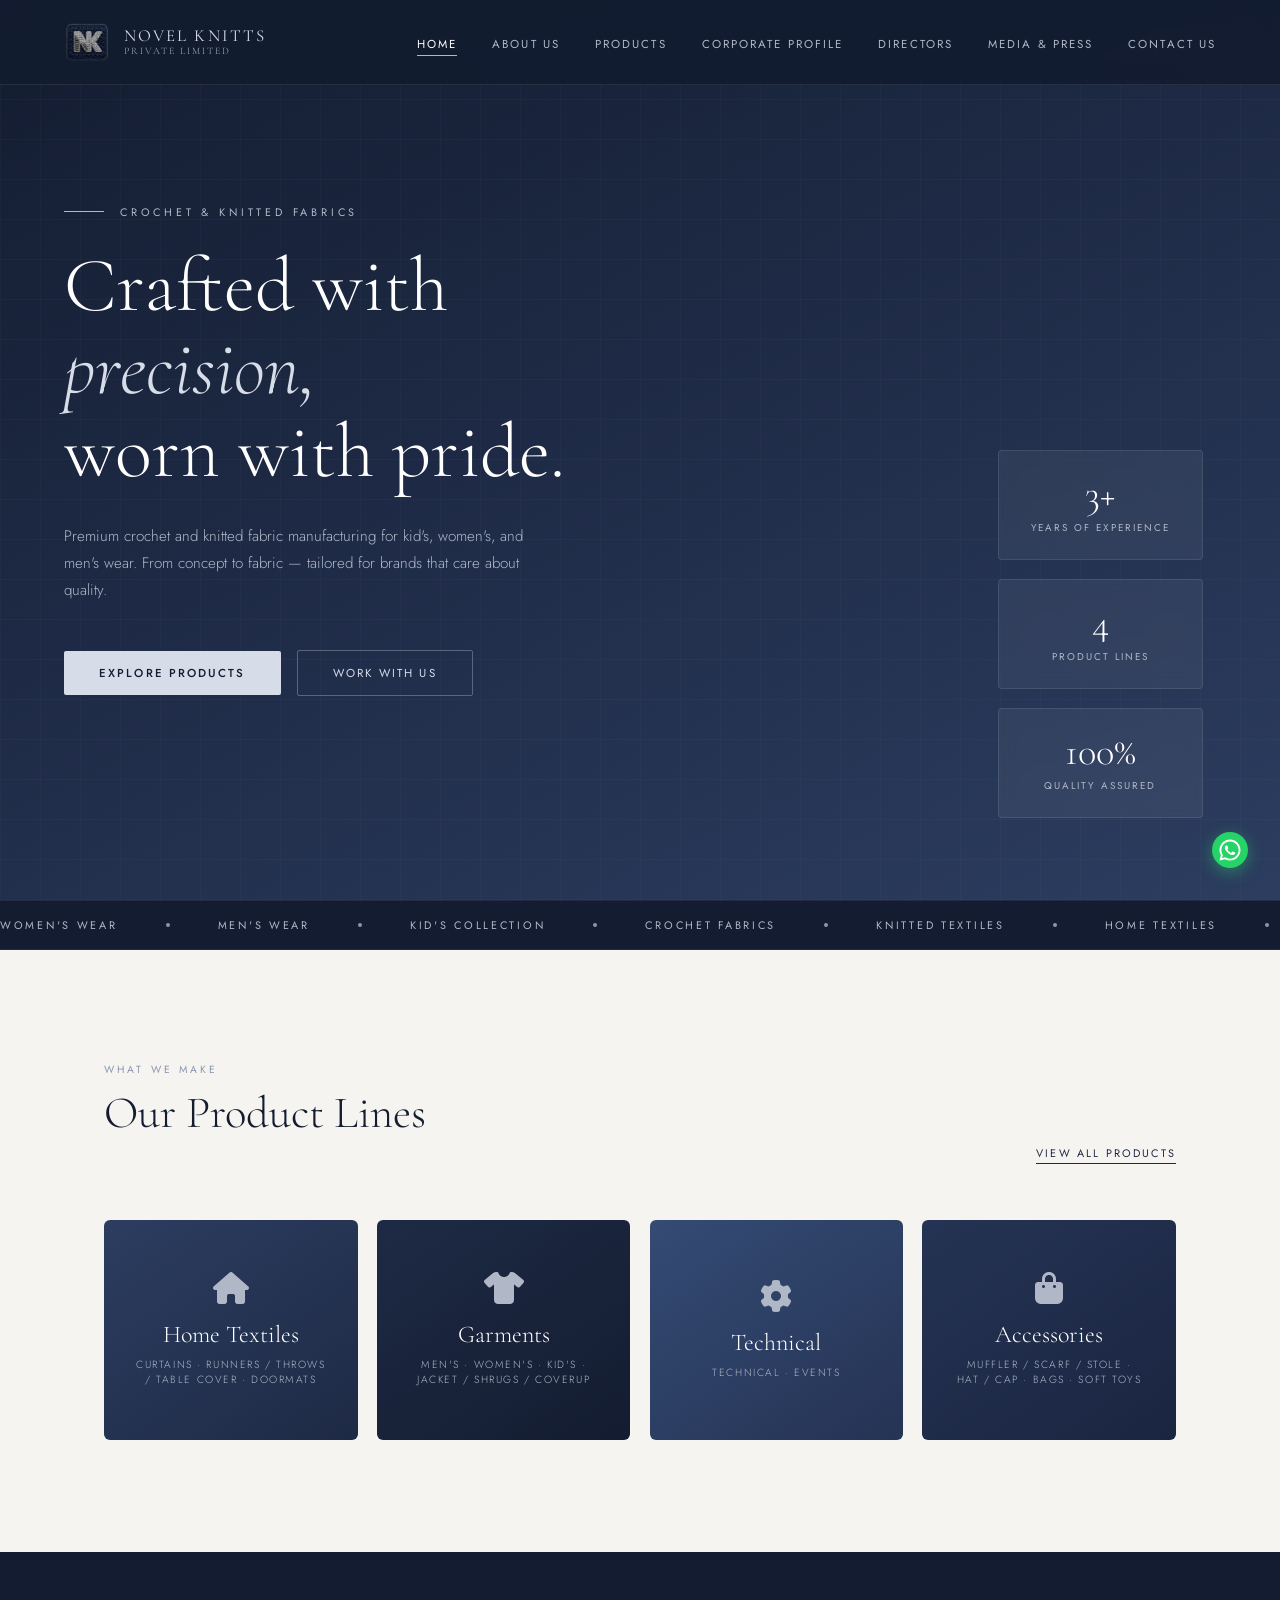
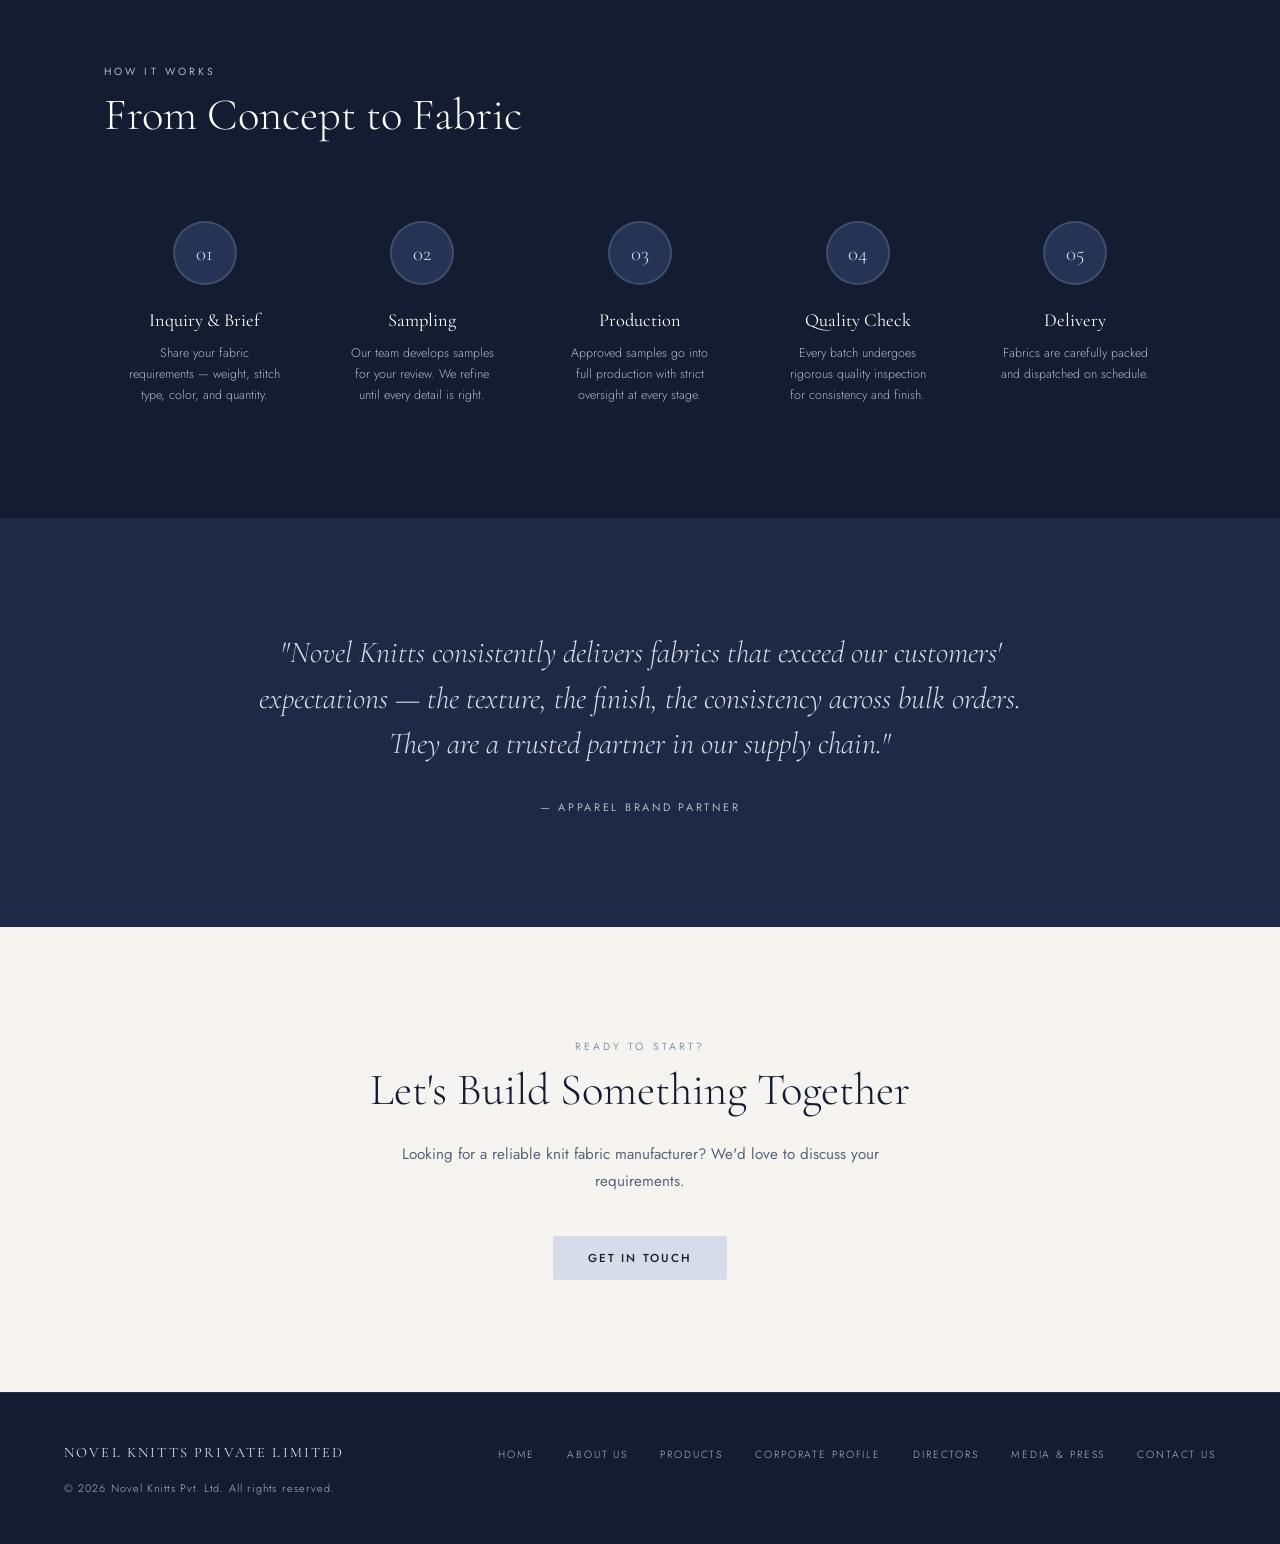
==== index.html @ ec25ec46 "Add files via upload" ====
<!DOCTYPE html>
<html lang="en">
<head>
  <meta charset="UTF-8"/>
  <meta name="description" content="Novel Knitts Private Limited — Premium crochet fabric manufacturer based in Surat, Gujarat. Supplying garments, home textiles, and more across India."/>
  <meta name="keywords" content="crochet fabric, knitted fabric, textile manufacturer, Surat, Gujarat, Novel Knitts, garments, home textiles, premium fabric"/>
  <meta name="author" content="Novel Knitts Private Limited"/>
  <meta property="og:title" content="Novel Knitts Private Limited"/>
  <meta property="og:description" content="Novel Knitts Private Limited — Premium crochet fabric manufacturer based in Surat, Gujarat. Supplying garments, home textiles, and more across India."/>
  <meta property="og:type" content="website"/>
  <link rel="icon" type="image/png" href="logo.png"/>
  <meta name="viewport" content="width=device-width, initial-scale=1.0"/>
  <title>Novel Knitts Private Limited</title>
  <link href="https://fonts.googleapis.com/css2?family=Cormorant+Garamond:ital,wght@0,300;0,400;0,600;1,300;1,400&family=Jost:wght@200;300;400;500&display=swap" rel="stylesheet"/>
  <link rel="stylesheet" href="https://cdnjs.cloudflare.com/ajax/libs/font-awesome/6.5.0/css/all.min.css"/>
  <link rel="stylesheet" href="shared.css"/>
</head>
<body>

  <nav>
    <a class="nav-logo" href="index.html">
      <img src="logo.png" class="nav-logo-mark-img" alt="Novel Knitts Logo"/>
      <div class="nav-brand">Novel Knitts<span>Private Limited</span></div>
    </a>
    <ul class="nav-links">
      <li><a href="index.html" class="active">Home</a></li>
      <li><a href="about.html">About Us</a></li>
      <li><a href="products.html">Products</a></li>
      <li><a href="profile.html">Corporate Profile</a></li><li><a href="directors.html">Directors</a></li>
      <li><a href="media.html">Media &amp; Press</a></li>
      <li><a href="contact.html">Contact Us</a></li>
    </ul>
    <button class="hamburger" id="hamburgerBtn"><span></span><span></span><span></span></button>
  </nav>
  <div class="mobile-menu" id="mobileMenu">
    <a href="index.html" class="mobile-link active">Home</a>
    <a href="about.html" class="mobile-link">About Us</a>
    <a href="products.html" class="mobile-link">Products</a>
    <a href="profile.html" class="mobile-link">Corporate Profile</a>
    <a href="directors.html" class="mobile-link">Directors</a>
    <a href="media.html" class="mobile-link">Media &amp; Press</a>
    <a href="contact.html" class="mobile-link">Contact Us</a>
  </div>
  <div class="menu-overlay" id="menuOverlay"></div>

  <!-- HERO -->
  <section class="hero">
    <div class="hero-content">
      <p class="hero-eyebrow">Crochet &amp; Knitted Fabrics</p>
      <h1 class="hero-title">Crafted with<br/><em>precision,</em><br/>worn with pride.</h1>
      <p class="hero-desc">Premium crochet and knitted fabric manufacturing for kid's, women's, and men's wear. From concept to fabric — tailored for brands that care about quality.</p>
      <div class="hero-actions">
        <a href="products.html" class="btn-primary">Explore Products</a>
        <a href="contact.html" class="btn-outline">Work With Us</a>
      </div>
    </div>
    <div class="hero-right">
      <div class="hero-stat"><div class="hero-stat-num">3+</div><div class="hero-stat-label">Years of Experience</div></div>
      <div class="hero-stat"><div class="hero-stat-num">4</div><div class="hero-stat-label">Product Lines</div></div>
      <div class="hero-stat"><div class="hero-stat-num">100%</div><div class="hero-stat-label">Quality Assured</div></div>
    </div>
  </section>

  <!-- MARQUEE -->
  <div class="marquee-wrap">
    <div class="marquee-track">
      <span class="marquee-item">Women's Wear <span class="marquee-dot"></span></span>
      <span class="marquee-item">Men's Wear <span class="marquee-dot"></span></span>
      <span class="marquee-item">Kid's Collection <span class="marquee-dot"></span></span>
      <span class="marquee-item">Crochet Fabrics <span class="marquee-dot"></span></span>
      <span class="marquee-item">Knitted Textiles <span class="marquee-dot"></span></span>
      <span class="marquee-item">Home Textiles <span class="marquee-dot"></span></span>
      <span class="marquee-item">Custom Manufacturing <span class="marquee-dot"></span></span>
      <span class="marquee-item">Premium Quality <span class="marquee-dot"></span></span>
      <span class="marquee-item">Women's Wear <span class="marquee-dot"></span></span>
      <span class="marquee-item">Men's Wear <span class="marquee-dot"></span></span>
      <span class="marquee-item">Kid's Collection <span class="marquee-dot"></span></span>
      <span class="marquee-item">Crochet Fabrics <span class="marquee-dot"></span></span>
      <span class="marquee-item">Knitted Textiles <span class="marquee-dot"></span></span>
      <span class="marquee-item">Home Textiles <span class="marquee-dot"></span></span>
      <span class="marquee-item">Custom Manufacturing <span class="marquee-dot"></span></span>
      <span class="marquee-item">Premium Quality <span class="marquee-dot"></span></span>
    </div>
  </div>

  <!-- PRODUCT CATEGORIES PREVIEW -->
  <section class="section-pad bg-cream">
    <div class="container">
      <div class="section-header">
        <div>
          <p class="section-tag">What We Make</p>
          <h2 class="section-title">Our Product Lines</h2>
        </div>
        <a href="products.html" class="section-link">View All Products</a>
      </div>
      <div class="home-cat-grid">
        <a href="products.html" class="home-cat-card bg-navy1">
          <i class="fa-solid fa-house cat-icon"></i>
          <h3 class="home-cat-name">Home Textiles</h3>
          <p class="home-cat-sub">Curtains · Runners / Throws / Table Cover · Doormats</p>
        </a>
        <a href="products.html" class="home-cat-card bg-navy2">
          <i class="fa-solid fa-shirt cat-icon"></i>
          <h3 class="home-cat-name">Garments</h3>
          <p class="home-cat-sub">Men's · Women's · Kid's · Jacket / Shrugs / Coverup</p>
        </a>
        <a href="products.html" class="home-cat-card bg-navy3">
          <i class="fa-solid fa-gear cat-icon"></i>
          <h3 class="home-cat-name">Technical</h3>
          <p class="home-cat-sub">Technical · Events</p>
        </a>
        <a href="products.html" class="home-cat-card bg-navy4">
          <i class="fa-solid fa-bag-shopping cat-icon"></i>
          <h3 class="home-cat-name">Accessories</h3>
          <p class="home-cat-sub">Muffler / Scarf / Stole · Hat / Cap · Bags · Soft Toys</p>
        </a>
      </div>
    </div>
  </section>

  <!-- PROCESS -->
  <section class="section-pad bg-dark">
    <div class="container">
      <div class="section-header">
        <div>
          <p class="section-tag" style="color:var(--silver)">How It Works</p>
          <h2 class="section-title" style="color:var(--white)">From Concept to Fabric</h2>
        </div>
      </div>
      <div class="process-steps">
        <div class="process-step">
          <div class="step-num">01</div>
          <h3 class="step-title">Inquiry &amp; Brief</h3>
          <p class="step-desc">Share your fabric requirements — weight, stitch type, color, and quantity.</p>
        </div>
        <div class="process-step">
          <div class="step-num">02</div>
          <h3 class="step-title">Sampling</h3>
          <p class="step-desc">Our team develops samples for your review. We refine until every detail is right.</p>
        </div>
        <div class="process-step">
          <div class="step-num">03</div>
          <h3 class="step-title">Production</h3>
          <p class="step-desc">Approved samples go into full production with strict oversight at every stage.</p>
        </div>
        <div class="process-step">
          <div class="step-num">04</div>
          <h3 class="step-title">Quality Check</h3>
          <p class="step-desc">Every batch undergoes rigorous quality inspection for consistency and finish.</p>
        </div>
        <div class="process-step">
          <div class="step-num">05</div>
          <h3 class="step-title">Delivery</h3>
          <p class="step-desc">Fabrics are carefully packed and dispatched on schedule.</p>
        </div>
      </div>
    </div>
  </section>

  <!-- TESTIMONIAL -->
  <section class="section-pad bg-navy">
    <div class="container text-center">
      <p class="testimonial-text">"Novel Knitts consistently delivers fabrics that exceed our customers' expectations — the texture, the finish, the consistency across bulk orders. They are a trusted partner in our supply chain."</p>
      <p class="testimonial-author">— Apparel Brand Partner</p>
    </div>
  </section>

  <!-- CTA -->
  <section class="section-pad bg-cream">
    <div class="container text-center">
      <p class="section-tag">Ready to Start?</p>
      <h2 class="section-title" style="margin-bottom:1.5rem;">Let's Build Something Together</h2>
      <p style="font-size:0.95rem;color:#5a6478;max-width:500px;margin:0 auto 2.5rem;line-height:1.8;">Looking for a reliable knit fabric manufacturer? We'd love to discuss your requirements.</p>
      <a href="contact.html" class="btn-primary">Get In Touch</a>
    </div>
  </section>

  <!-- WHATSAPP -->
  <a href="https://wa.me/919993822323" target="_blank" class="whatsapp-btn" title="Chat on WhatsApp">
    <svg viewBox="0 0 48 48" width="36" height="36" xmlns="http://www.w3.org/2000/svg">
      <circle cx="24" cy="24" r="24" fill="#25D366"/>
      <path fill="white" d="M24 10C16.27 10 10 16.27 10 24c0 2.49.67 4.82 1.84 6.83L10 38l7.38-1.81A13.93 13.93 0 0 0 24 38c7.73 0 14-6.27 14-14S31.73 10 24 10zm0 25.5c-2.1 0-4.07-.57-5.76-1.56l-.41-.24-4.28 1.02.99-3.96-.27-.42A11.44 11.44 0 0 1 12.5 24c0-6.34 5.16-11.5 11.5-11.5S35.5 17.66 35.5 24 30.34 35.5 24 35.5zm6.29-8.43c-.34-.17-2.03-.99-2.35-1.1-.31-.11-.54-.17-.77.17-.23.34-.88 1.1-1.08 1.33-.2.23-.4.26-.74.09-.34-.17-1.44-.53-2.74-1.69-1.01-.9-1.7-2.01-1.9-2.35-.2-.34-.02-.52.15-.69.15-.15.34-.4.51-.6.17-.2.23-.34.34-.57.11-.23.06-.43-.03-.6-.09-.17-.77-1.85-1.05-2.53-.28-.67-.56-.58-.77-.59l-.65-.01c-.23 0-.6.09-.91.43-.31.34-1.19 1.16-1.19 2.83s1.22 3.28 1.39 3.51c.17.23 2.4 3.67 5.82 5.14.81.35 1.45.56 1.94.72.82.26 1.56.22 2.15.13.66-.1 2.03-.83 2.32-1.62.29-.8.29-1.48.2-1.62-.08-.14-.31-.23-.65-.4z"/>
    </svg>
  </a>

  <footer>
    <div class="footer-brand">Novel Knitts Private Limited</div>
    <ul class="footer-links">
      <li><a href="index.html">Home</a></li>
      <li><a href="about.html">About Us</a></li>
      <li><a href="products.html">Products</a></li>
      <li><a href="profile.html">Corporate Profile</a></li><li><a href="directors.html">Directors</a></li>
      <li><a href="media.html">Media &amp; Press</a></li>
      <li><a href="contact.html">Contact Us</a></li>
    </ul>
    <p class="footer-copy">© 2026 Novel Knitts Pvt. Ltd. All rights reserved.</p>
  </footer>

  <script src="shared.js"></script>
</body>
</html>
---- shared.css ----
*, *::before, *::after { margin:0; padding:0; box-sizing:border-box; }

:root {
  --navy: #1e2a45;
  --navy-dark: #131c30;
  --navy-mid: #253354;
  --silver: #b0b8c8;
  --silver-light: #d6dce8;
  --silver-pale: #eef0f5;
  --cream: #f5f4f0;
  --white: #ffffff;
  --accent: #8a96ae;
}

html { scroll-behavior: smooth; }
body { font-family: 'Jost', sans-serif; background: var(--cream); color: var(--navy-dark); overflow-x: hidden; }

/* ── NAV ── */
nav {
  position: fixed; top:0; left:0; right:0; z-index:100;
  display:flex; align-items:center; justify-content:space-between;
  padding:1.2rem 4rem;
  background: rgba(19,28,48,0.97);
  backdrop-filter: blur(12px);
  border-bottom: 1px solid rgba(176,184,200,0.12);
}
.nav-logo { display:flex; align-items:center; gap:0.9rem; text-decoration:none; }
.nav-logo-mark {
  width:42px; height:42px; background:var(--navy-mid); border-radius:8px;
  display:flex; align-items:center; justify-content:center;
  font-family:'Cormorant Garamond',serif; font-weight:600; font-size:1.1rem;
  color:var(--silver-light); border:1.5px solid rgba(176,184,200,0.3); letter-spacing:0.05em;
}
.nav-brand { font-family:'Cormorant Garamond',serif; font-size:1.05rem; font-weight:400; color:var(--silver-light); letter-spacing:0.12em; text-transform:uppercase; line-height:1.2; }
.nav-brand span { display:block; font-size:0.62rem; font-weight:300; color:var(--silver); letter-spacing:0.2em; }
.nav-links { display:flex; gap:2.2rem; list-style:none; }
.nav-links a { font-size:0.72rem; font-weight:400; letter-spacing:0.18em; text-transform:uppercase; color:var(--silver); text-decoration:none; transition:color 0.3s; padding-bottom:3px; border-bottom:1px solid transparent; }
.nav-links a:hover, .nav-links a.active { color:var(--white); border-bottom-color:var(--silver); }

/* ── HAMBURGER ── */
.hamburger { display:none; flex-direction:column; justify-content:center; gap:5px; width:32px; height:32px; background:none; border:none; cursor:pointer; padding:0; }
.hamburger span { display:block; width:100%; height:2px; background:var(--silver-light); transition:transform 0.3s, opacity 0.3s; }
.hamburger.active span:nth-child(1) { transform:translateY(7px) rotate(45deg); }
.hamburger.active span:nth-child(2) { opacity:0; }
.hamburger.active span:nth-child(3) { transform:translateY(-7px) rotate(-45deg); }

.mobile-menu {
  position:fixed; top:0; right:0; width:75%; max-width:320px; height:100vh;
  background:var(--navy-dark); border-left:1px solid rgba(176,184,200,0.15);
  z-index:200; display:flex; flex-direction:column;
  padding:6rem 2.5rem 2rem; gap:1.6rem;
  transform:translateX(100%); transition:transform 0.4s ease;
}
.mobile-menu.active { transform:translateX(0); }
.mobile-link { font-size:0.85rem; font-weight:400; letter-spacing:0.15em; text-transform:uppercase; color:var(--silver-light); text-decoration:none; padding-bottom:1rem; border-bottom:1px solid rgba(176,184,200,0.12); }
.mobile-link.active { color:var(--white); }
.menu-overlay { position:fixed; inset:0; background:rgba(0,0,0,0.5); z-index:150; opacity:0; pointer-events:none; transition:opacity 0.3s; }
.menu-overlay.active { opacity:1; pointer-events:auto; }

/* ── LAYOUT ── */
.container { max-width:1200px; margin:0 auto; padding:0 4rem; }
.section-pad { padding:7rem 0; }
.bg-cream { background:var(--cream); }
.bg-dark { background:var(--navy-dark); }
.bg-navy { background:var(--navy); }
.bg-silver-pale { background:var(--silver-pale); }
.text-center { text-align:center; }
.two-col { display:grid; grid-template-columns:1fr 1fr; gap:5rem; align-items:start; }

/* ── TYPOGRAPHY ── */
.section-tag { font-size:0.65rem; font-weight:400; letter-spacing:0.3em; text-transform:uppercase; color:var(--accent); margin-bottom:0.7rem; }
.section-title { font-family:'Cormorant Garamond',serif; font-size:clamp(2rem,3.5vw,3rem); font-weight:300; color:var(--navy-dark); line-height:1.15; margin-bottom:1.5rem; }
.section-title em { font-style:italic; color:var(--accent); }
.section-link { font-size:0.68rem; font-weight:400; letter-spacing:0.2em; text-transform:uppercase; color:var(--navy); text-decoration:none; border-bottom:1px solid var(--navy); padding-bottom:2px; transition:color 0.3s; }
.body-text { font-size:0.93rem; font-weight:300; line-height:1.85; color:#5a6478; margin-bottom:1.2rem; }

/* ── BUTTONS ── */
.btn-primary { background:var(--silver-light); color:var(--navy-dark); padding:0.9rem 2.2rem; font-size:0.72rem; font-weight:500; letter-spacing:0.18em; text-transform:uppercase; border:none; border-radius:2px; cursor:pointer; text-decoration:none; transition:background 0.3s,transform 0.2s; display:inline-block; }
.btn-primary:hover { background:var(--white); transform:translateY(-1px); }
.btn-outline { background:transparent; color:var(--silver-light); padding:0.9rem 2.2rem; font-size:0.72rem; font-weight:400; letter-spacing:0.18em; text-transform:uppercase; border:1px solid rgba(176,184,200,0.4); border-radius:2px; cursor:pointer; text-decoration:none; transition:border-color 0.3s,color 0.3s; display:inline-block; }
.btn-outline:hover { border-color:var(--silver-light); color:var(--white); }

/* ── HERO ── */
.hero {
  min-height:100vh; background:linear-gradient(155deg,var(--navy-dark) 0%,var(--navy) 45%,#2c3d60 100%);
  display:flex; align-items:center; position:relative; overflow:hidden; padding:0 4rem;
}
.hero::before { content:''; position:absolute; inset:0; background-image:repeating-linear-gradient(90deg,rgba(176,184,200,0.03) 0px,rgba(176,184,200,0.03) 1px,transparent 1px,transparent 40px),repeating-linear-gradient(0deg,rgba(176,184,200,0.03) 0px,rgba(176,184,200,0.03) 1px,transparent 1px,transparent 40px); }
.hero-content { position:relative; z-index:2; max-width:680px; animation:fadeUp 1s ease both; }
.hero-eyebrow { font-size:0.68rem; font-weight:400; letter-spacing:0.35em; text-transform:uppercase; color:var(--silver); margin-bottom:1.6rem; display:flex; align-items:center; gap:1rem; }
.hero-eyebrow::before { content:''; display:block; width:40px; height:1px; background:var(--silver); }
.hero-title { font-family:'Cormorant Garamond',serif; font-size:clamp(3.2rem,6vw,5.5rem); font-weight:300; line-height:1.08; color:var(--white); margin-bottom:1.8rem; }
.hero-title em { font-style:italic; color:var(--silver-light); }
.hero-desc { font-size:0.95rem; font-weight:300; line-height:1.8; color:var(--silver); max-width:480px; margin-bottom:2.8rem; }
.hero-actions { display:flex; gap:1rem; align-items:center; flex-wrap:wrap; }
.hero-right { position:absolute; right:6%; top:50%; transform:translateY(-50%); z-index:2; display:flex; flex-direction:column; gap:1.2rem; animation:fadeUp 1.2s ease 0.3s both; }
.hero-stat { background:rgba(255,255,255,0.06); border:1px solid rgba(176,184,200,0.15); backdrop-filter:blur(8px); padding:1.5rem 2rem; border-radius:4px; text-align:center; }
.hero-stat-num { font-family:'Cormorant Garamond',serif; font-size:2.4rem; font-weight:300; color:var(--white); line-height:1; }
.hero-stat-label { font-size:0.62rem; font-weight:400; letter-spacing:0.2em; text-transform:uppercase; color:var(--silver); margin-top:0.4rem; }

/* ── PAGE HERO ── */
.page-hero { padding:9rem 0 5rem; }
.page-hero-title { font-family:'Cormorant Garamond',serif; font-size:clamp(2.5rem,5vw,4rem); font-weight:300; color:var(--white); line-height:1.1; margin-bottom:1rem; }
.page-hero-desc { font-size:0.95rem; font-weight:300; color:var(--silver); max-width:560px; line-height:1.8; }

/* ── MARQUEE ── */
.marquee-wrap { background:var(--navy-dark); border-top:1px solid rgba(176,184,200,0.1); border-bottom:1px solid rgba(176,184,200,0.1); overflow:hidden; padding:1rem 0; }
.marquee-track { display:flex; gap:3rem; animation:marquee 22s linear infinite; white-space:nowrap; }
.marquee-item { font-size:0.68rem; font-weight:400; letter-spacing:0.25em; text-transform:uppercase; color:var(--silver); flex-shrink:0; display:flex; align-items:center; gap:3rem; }
.marquee-dot { width:4px; height:4px; border-radius:50%; background:var(--accent); display:inline-block; }

/* ── HOME CATEGORIES ── */
.home-cat-grid { display:grid; grid-template-columns:repeat(4,1fr); gap:1.2rem; margin-top:2rem; }
.home-cat-card { display:flex; flex-direction:column; align-items:center; justify-content:center; padding:3rem 2rem; border-radius:6px; text-decoration:none; transition:transform 0.3s; text-align:center; min-height:220px; }
.home-cat-card:hover { transform:translateY(-4px); }
.bg-navy1 { background:linear-gradient(145deg,#2c3d60,#1e2a45); }
.bg-navy2 { background:linear-gradient(145deg,#1e2a45,#131c30); }
.bg-navy3 { background:linear-gradient(145deg,#344b74,#253354); }
.bg-navy4 { background:linear-gradient(145deg,#253354,#1a2540); }
.cat-icon { font-size:2rem; color:var(--silver); margin-bottom:1rem; }
.home-cat-name { font-family:'Cormorant Garamond',serif; font-size:1.5rem; font-weight:300; color:var(--white); margin-bottom:0.5rem; }
.home-cat-sub { font-size:0.65rem; font-weight:300; letter-spacing:0.15em; color:var(--silver); text-transform:uppercase; }

/* ── PROCESS ── */
.process-steps { display:grid; grid-template-columns:repeat(5,1fr); gap:1rem; position:relative; }
.process-step { padding:0 1.5rem; text-align:center; }
.step-num { width:4rem; height:4rem; border-radius:50%; background:var(--navy-mid); display:flex; align-items:center; justify-content:center; margin:0 auto 1.5rem; font-family:'Cormorant Garamond',serif; font-size:1.3rem; font-weight:300; color:var(--silver-light); border:2px solid rgba(176,184,200,0.2); }
.step-title { font-family:'Cormorant Garamond',serif; font-size:1.15rem; font-weight:400; color:var(--white); margin-bottom:0.7rem; }
.step-desc { font-size:0.78rem; font-weight:300; line-height:1.7; color:var(--silver); }

/* ── TESTIMONIAL ── */
.testimonial-text { font-family:'Cormorant Garamond',serif; font-size:clamp(1.3rem,2.5vw,1.9rem); font-weight:300; font-style:italic; color:var(--silver-light); max-width:780px; margin:0 auto 2rem; line-height:1.5; }
.testimonial-author { font-size:0.68rem; font-weight:400; letter-spacing:0.25em; text-transform:uppercase; color:var(--silver); }

/* ── SECTION HEADER ── */
.section-header { display:flex; justify-content:space-between; align-items:flex-end; margin-bottom:3.5rem; }

/* ── ABOUT PAGE ── */
.about-stats-grid { display:grid; grid-template-columns:1fr 1fr; gap:1.5rem; }
.about-stat { background:var(--navy); padding:2rem; border-radius:4px; text-align:center; }
.about-stat-num { font-family:'Cormorant Garamond',serif; font-size:2.5rem; font-weight:300; color:var(--white); line-height:1; }
.about-stat-label { font-size:0.65rem; font-weight:400; letter-spacing:0.18em; text-transform:uppercase; color:var(--silver); margin-top:0.5rem; }

/* ── CAPABILITIES ── */
.feat-grid { display:grid; grid-template-columns:repeat(3,1fr); gap:1.5rem; }
.feat-card { background:var(--white); padding:2rem; border-radius:4px; border:1px solid rgba(30,42,69,0.08); }
.feat-icon { font-size:1.5rem; margin-bottom:1rem; }
.feat-name { font-family:'Cormorant Garamond',serif; font-size:1.2rem; font-weight:400; color:var(--navy-dark); margin-bottom:0.6rem; }
.feat-desc { font-size:0.8rem; font-weight:300; line-height:1.7; color:#5a6478; }

/* ── LOCATION ── */
.location-card { background:var(--navy-mid); border-radius:8px; display:flex; align-items:center; justify-content:center; min-height:280px; border:1px solid rgba(176,184,200,0.15); }
.location-card-inner { text-align:center; }
.location-label { font-family:'Cormorant Garamond',serif; font-size:1.8rem; font-weight:300; color:var(--white); margin-bottom:0.3rem; }
.location-sublabel { font-size:0.72rem; letter-spacing:0.2em; text-transform:uppercase; color:var(--silver); margin-bottom:1rem; }
.location-pin { font-size:2.5rem; }

/* ── DIRECTORS ── */
.directors-grid { display:flex; flex-direction:column; gap:3rem; }
.director-card { display:grid; grid-template-columns:320px 1fr; gap:3rem; background:var(--white); border-radius:8px; overflow:hidden; border:1px solid rgba(30,42,69,0.08); padding:2.5rem; align-items:start; }
.director-photo-placeholder { width:100%; height:320px; background:var(--silver-pale); border-radius:6px; display:flex; align-items:center; justify-content:center; border:2px dashed rgba(30,42,69,0.15); }
.director-tag { font-size:0.62rem; font-weight:400; letter-spacing:0.3em; text-transform:uppercase; color:var(--accent); margin-bottom:0.5rem; }
.director-name { font-family:'Cormorant Garamond',serif; font-size:2rem; font-weight:300; color:var(--navy-dark); margin-bottom:0.3rem; }
.director-role { font-size:0.78rem; font-weight:400; letter-spacing:0.1em; text-transform:uppercase; color:var(--accent); margin-bottom:1.2rem; }
.director-bio { font-size:0.9rem; font-weight:300; line-height:1.8; color:#5a6478; margin-bottom:1.5rem; }
.director-details { display:grid; grid-template-columns:1fr 1fr; gap:1rem; }
.director-detail-item { background:var(--silver-pale); padding:1rem; border-radius:3px; }
.director-detail-label { font-size:0.6rem; font-weight:400; letter-spacing:0.2em; text-transform:uppercase; color:var(--accent); margin-bottom:0.3rem; display:block; }
.director-detail-val { font-size:0.85rem; font-weight:400; color:var(--navy-dark); }
.directors-note { font-size:0.75rem; color:var(--accent); text-align:center; margin-top:2rem; font-style:italic; }

/* ── CONTACT FORM ── */
.contact-form { display:flex; flex-direction:column; gap:1rem; }
.form-row { display:grid; grid-template-columns:1fr 1fr; gap:1rem; }
.form-group { display:flex; flex-direction:column; gap:0.4rem; }
.form-label { font-size:0.62rem; font-weight:400; letter-spacing:0.2em; text-transform:uppercase; color:var(--accent); }
.form-input, .form-select, .form-textarea { background:var(--white); border:1px solid rgba(30,42,69,0.15); border-radius:2px; padding:0.8rem 1rem; font-family:'Jost',sans-serif; font-size:0.85rem; font-weight:300; color:var(--navy-dark); outline:none; transition:border-color 0.3s; }
.form-input:focus, .form-select:focus, .form-textarea:focus { border-color:var(--navy); }
.form-textarea { resize:vertical; min-height:120px; }
.form-success { color:#27ae60; font-size:0.85rem; text-align:center; margin-top:0.5rem; }
.form-error { color:#c0392b; font-size:0.85rem; text-align:center; margin-top:0.5rem; }

/* ── CONTACT DETAILS ── */
.contact-detail { display:flex; gap:1rem; align-items:flex-start; margin-bottom:1.5rem; }
.contact-detail-icon { width:2.2rem; height:2.2rem; background:var(--navy); border-radius:3px; display:flex; align-items:center; justify-content:center; font-size:0.85rem; flex-shrink:0; }
.contact-detail-label { font-size:0.6rem; font-weight:500; letter-spacing:0.2em; text-transform:uppercase; color:var(--accent); margin-bottom:0.2rem; }
.contact-detail-text { font-size:0.83rem; font-weight:300; line-height:1.6; color:var(--navy-dark); }

/* ── PRODUCTS GALLERY ── */
.prod-header-row { display:flex; justify-content:space-between; align-items:center; margin-bottom:1.5rem; flex-wrap:wrap; gap:1rem; }
.prod-tabs { display:flex; gap:0.8rem; flex-wrap:wrap; }
.prod-tab { font-family:'Jost',sans-serif; font-size:0.72rem; font-weight:500; letter-spacing:0.12em; text-transform:uppercase; color:var(--navy); background:var(--white); border:1px solid rgba(30,42,69,0.2); padding:0.7rem 1.5rem; border-radius:2px; cursor:pointer; transition:all 0.3s; }
.prod-tab.active { background:var(--navy); color:var(--white); }
.admin-login-btn { font-family:'Jost',sans-serif; font-size:0.68rem; font-weight:400; letter-spacing:0.12em; text-transform:uppercase; background:none; border:1px solid rgba(30,42,69,0.25); color:var(--accent); padding:0.6rem 1.2rem; border-radius:2px; cursor:pointer; }
.prod-subtabs { display:flex; gap:0.6rem; flex-wrap:wrap; margin-bottom:2rem; padding-bottom:1.5rem; border-bottom:1px solid rgba(30,42,69,0.1); }
.prod-subtab { font-family:'Jost',sans-serif; font-size:0.68rem; font-weight:400; letter-spacing:0.1em; text-transform:uppercase; color:var(--accent); background:transparent; border:none; border-bottom:2px solid transparent; padding:0.4rem 0.2rem; cursor:pointer; transition:all 0.3s; }
.prod-subtab.active { color:var(--navy); border-bottom-color:var(--navy); font-weight:500; }
.admin-bar { display:flex; align-items:center; gap:1rem; flex-wrap:wrap; background:var(--navy-dark); padding:1rem 1.5rem; border-radius:4px; margin-bottom:2rem; }
.admin-bar-label { font-size:0.72rem; color:var(--silver); flex:1; }
.admin-bar-label strong { color:var(--white); }
.admin-upload-btn { font-size:0.68rem; font-weight:500; letter-spacing:0.1em; text-transform:uppercase; background:var(--silver-light); color:var(--navy-dark); padding:0.6rem 1.2rem; border-radius:2px; cursor:pointer; display:flex; align-items:center; gap:0.5rem; }
.admin-logout-btn { font-size:0.68rem; background:transparent; color:var(--silver); border:1px solid rgba(176,184,200,0.3); padding:0.6rem 1.2rem; border-radius:2px; cursor:pointer; letter-spacing:0.1em; text-transform:uppercase; }
.product-grid { display:grid; grid-template-columns:repeat(auto-fill,minmax(220px,1fr)); gap:1.2rem; min-height:160px; }
.grid-empty { grid-column:1/-1; text-align:center; padding:3rem 1rem; font-size:0.85rem; font-weight:300; color:var(--accent); border:1px dashed rgba(30,42,69,0.2); border-radius:4px; }
.product-photo-card { position:relative; aspect-ratio:1; border-radius:4px; overflow:hidden; background:linear-gradient(90deg,#e8eaf0 25%,#f0f2f7 50%,#e8eaf0 75%); background-size:200% 100%; animation:skeleton 1.5s infinite; cursor:pointer; }
.product-photo-card.loaded { background:var(--silver-pale); animation:none; }
.product-photo-card img { width:100%; height:100%; object-fit:cover; transition:transform 0.4s ease,opacity 0.3s ease; opacity:0; }
.product-photo-card.loaded img { opacity:1; }
.product-photo-card:hover img { transform:scale(1.06); }
.photo-delete-btn { position:absolute; top:0.5rem; right:0.5rem; width:28px; height:28px; border-radius:50%; background:rgba(19,28,48,0.85); color:white; border:none; cursor:pointer; display:flex; align-items:center; justify-content:center; font-size:0.85rem; z-index:3; }
.photo-uploading { display:flex; align-items:center; justify-content:center; aspect-ratio:1; border-radius:4px; background:var(--silver-pale); font-size:0.7rem; color:var(--accent); }

/* ── MODAL ── */
.modal-overlay { position:fixed; inset:0; z-index:500; background:rgba(19,28,48,0.7); display:none; align-items:center; justify-content:center; padding:1.5rem; }
.modal-overlay.active { display:flex; }
.modal-box { background:var(--white); border-radius:6px; padding:2rem; max-width:360px; width:100%; }
.modal-title { font-family:'Cormorant Garamond',serif; font-size:1.4rem; font-weight:400; color:var(--navy-dark); margin-bottom:1.2rem; }
.modal-error { color:#c0392b; font-size:0.78rem; margin-bottom:1rem; }

/* ── LIGHTBOX ── */
.lightbox-overlay { position:fixed; inset:0; z-index:600; background:rgba(10,14,24,0.95); display:none; align-items:center; justify-content:center; padding:2rem; }
.lightbox-overlay.active { display:flex; }
.lightbox-img { max-width:90vw; max-height:85vh; border-radius:4px; object-fit:contain; }
.lightbox-close { position:absolute; top:1.5rem; right:2rem; font-size:2.5rem; color:white; cursor:pointer; font-weight:300; }

/* ── WHATSAPP ── */
.whatsapp-btn { position:fixed; bottom:2rem; right:2rem; z-index:999; display:flex; align-items:center; justify-content:center; border-radius:50%; box-shadow:0 4px 16px rgba(37,211,102,0.45); transition:transform 0.3s,box-shadow 0.3s; text-decoration:none; }
.whatsapp-btn:hover { transform:scale(1.1); box-shadow:0 6px 24px rgba(37,211,102,0.6); }

/* ── FOOTER ── */
footer { background:var(--navy-dark); padding:3rem 4rem; display:flex; align-items:center; justify-content:space-between; border-top:1px solid rgba(176,184,200,0.1); flex-wrap:wrap; gap:1rem; }
.footer-brand { font-family:'Cormorant Garamond',serif; font-size:0.9rem; font-weight:400; letter-spacing:0.15em; text-transform:uppercase; color:var(--silver-light); }
.footer-copy { font-size:0.68rem; font-weight:300; color:var(--silver); letter-spacing:0.1em; }
.footer-links { display:flex; gap:2rem; list-style:none; }
.footer-links a { font-size:0.65rem; font-weight:300; letter-spacing:0.18em; text-transform:uppercase; color:var(--silver); text-decoration:none; transition:color 0.3s; }
.footer-links a:hover { color:var(--white); }

/* ── ANIMATIONS ── */
@keyframes fadeUp { from { opacity:0; transform:translateY(28px); } to { opacity:1; transform:translateY(0); } }
@keyframes marquee { 0% { transform:translateX(0); } 100% { transform:translateX(-50%); } }
@keyframes skeleton { 0% { background-position:200% 0; } 100% { background-position:-200% 0; } }

/* ── RESPONSIVE ── */
@media (max-width:1024px) {
  nav { padding:1rem 1.5rem; }
  .nav-links { display:none; }
  .hamburger { display:flex; }
  .container { padding:0 1.5rem; }
  .section-pad { padding:5rem 0; }
  .hero { padding:0 2rem; padding-top:5rem; }
  .hero-right { display:none; }
  .two-col { grid-template-columns:1fr; gap:3rem; }
  .home-cat-grid { grid-template-columns:1fr 1fr; }
  .feat-grid { grid-template-columns:1fr 1fr; }
  .process-steps { grid-template-columns:1fr 1fr; gap:2rem; }
  .director-card { grid-template-columns:1fr; }
  .director-photo-placeholder { width:100%; height:220px; }
  footer { flex-direction:column; text-align:center; padding:2rem 1.5rem; }
  .footer-links { flex-wrap:wrap; justify-content:center; }
}

@media (max-width:600px) {
  .hero-title { font-size:2.6rem; }
  .home-cat-grid { grid-template-columns:1fr 1fr; gap:0.8rem; }
  .feat-grid { grid-template-columns:1fr; }
  .form-row { grid-template-columns:1fr; }
  .process-steps { grid-template-columns:1fr; }
  .about-stats-grid { grid-template-columns:1fr 1fr; }
}

/* ── MISSION VISION VALUES ── */
.mvv-grid { display:grid; grid-template-columns:repeat(3,1fr); gap:1.5rem; }
.mvv-card { background:rgba(255,255,255,0.05); border:1px solid rgba(176,184,200,0.15); border-radius:6px; padding:2rem; }
.mvv-icon { font-size:1.8rem; margin-bottom:1rem; }
.mvv-title { font-family:'Cormorant Garamond',serif; font-size:1.3rem; font-weight:400; color:var(--white); margin-bottom:1rem; }
.mvv-text { font-size:0.85rem; font-weight:300; line-height:1.8; color:var(--silver); }
.mvv-list { list-style:none; padding:0; display:flex; flex-direction:column; gap:0.6rem; }
.mvv-list li { font-size:0.82rem; font-weight:300; color:var(--silver); padding-left:1.2rem; position:relative; line-height:1.6; }
.mvv-list li::before { content:'—'; position:absolute; left:0; color:var(--accent); }

@media (max-width:1024px) {
  .mvv-grid { grid-template-columns:1fr; }
}

/* ── DIRECTOR EXTRAS ── */
.director-quote { font-family:'Cormorant Garamond',serif; font-size:1.05rem; font-style:italic; font-weight:300; color:var(--navy); border-left:3px solid var(--navy); padding-left:1.2rem; margin:1.5rem 0; line-height:1.7; }
.director-milestone { margin-top:1.5rem; background:var(--silver-pale); padding:1rem 1.2rem; border-radius:3px; }
.milestone-text { font-size:0.83rem; font-weight:300; color:#5a6478; line-height:1.6; margin-top:0.3rem; }
.director-links { display:flex; gap:1rem; margin-top:1.5rem; flex-wrap:wrap; }
.director-link-btn { display:inline-flex; align-items:center; gap:0.5rem; font-size:0.7rem; font-weight:500; letter-spacing:0.12em; text-transform:uppercase; background:var(--navy); color:var(--silver-light); padding:0.65rem 1.2rem; border-radius:2px; text-decoration:none; transition:background 0.3s; }
.director-link-btn:hover { background:var(--navy-mid); }

/* ── CORPORATE PROFILE ── */
.profile-stats-wrap { display:grid; grid-template-columns:1fr 1fr; gap:1.2rem; }
.profile-stat-card { background:var(--navy); padding:1.8rem; border-radius:4px; text-align:center; }
.profile-stat-num { font-family:'Cormorant Garamond',serif; font-size:2.2rem; font-weight:300; color:var(--white); line-height:1; }
.profile-stat-label { font-size:0.62rem; font-weight:400; letter-spacing:0.18em; text-transform:uppercase; color:var(--silver); margin-top:0.5rem; }
.profile-contact-row { display:flex; flex-direction:column; gap:0.8rem; margin-top:2rem; }
.profile-contact-item { display:flex; align-items:flex-start; gap:0.7rem; font-size:0.85rem; font-weight:300; color:#5a6478; line-height:1.6; }
.profile-contact-icon { font-size:1rem; flex-shrink:0; }
.profile-two-grid { display:grid; grid-template-columns:1fr 1fr; gap:1.5rem; }
.profile-block { background:var(--white); border-radius:6px; padding:2rem; border:1px solid rgba(30,42,69,0.08); }
.profile-block-icon { font-size:1.8rem; margin-bottom:1rem; }
.profile-block-title { font-family:'Cormorant Garamond',serif; font-size:1.3rem; font-weight:400; color:var(--navy-dark); margin-bottom:1rem; }
.profile-list { list-style:none; padding:0; display:flex; flex-direction:column; gap:0.6rem; }
.profile-list li { font-size:0.82rem; font-weight:300; color:#5a6478; padding-left:1.2rem; position:relative; line-height:1.6; }
.profile-list li::before { content:'—'; position:absolute; left:0; color:var(--accent); }

@media (max-width:1024px) {
  .profile-two-grid { grid-template-columns:1fr; }
  .profile-stats-wrap { grid-template-columns:1fr 1fr; }
}

/* ── REAL LOGO ── */
.nav-logo-mark-img {
  width: 46px; height: 46px;
  border-radius: 8px;
  object-fit: contain;
  background: transparent;
}

/* ── GOOGLE MAPS ── */
.maps-wrap { display:grid; grid-template-columns:1fr 320px; gap:2rem; align-items:start; }
@media (max-width:1024px) { .maps-wrap { grid-template-columns:1fr; } }

/* ── CERTIFICATIONS ── */
.cert-grid { display:grid; grid-template-columns:repeat(auto-fill,minmax(280px,1fr)); gap:1.5rem; }
.cert-card { background:rgba(255,255,255,0.05); border:1px solid rgba(176,184,200,0.15); border-radius:6px; padding:2rem; text-align:center; }
.cert-placeholder { border-style:dashed; opacity:0.7; }
.cert-icon { font-size:2.5rem; margin-bottom:1rem; }
.cert-name { font-family:'Cormorant Garamond',serif; font-size:1.4rem; font-weight:400; color:var(--white); margin-bottom:0.7rem; }
.cert-desc { font-size:0.82rem; font-weight:300; line-height:1.7; color:var(--silver); }

/* ── SMALLER PRODUCT CARDS ── */
.product-grid {
  grid-template-columns: repeat(auto-fill, minmax(160px, 1fr)) !important;
  gap: 0.9rem !important;
}
.product-photo-card {
  aspect-ratio: 3/4 !important;
}
.photo-design-badge {
  position: absolute; bottom: 0; left: 0; right: 0;
  background: rgba(19,28,48,0.82);
  color: var(--silver-light);
  font-size: 0.62rem; font-weight: 500;
  letter-spacing: 0.1em; text-transform: uppercase;
  padding: 0.35rem 0.6rem;
  text-align: center;
}

/* ── DETAIL MODAL ── */
.detail-modal-box {
  background: var(--white);
  border-radius: 8px;
  max-width: 820px; width: 95%;
  max-height: 90vh; overflow-y: auto;
  display: grid; grid-template-columns: 1fr 1fr;
  position: relative;
}
.detail-img-wrap { background: var(--silver-pale); border-radius: 8px 0 0 8px; overflow: hidden; min-height: 300px; }
.detail-img-wrap img { width: 100%; height: 100%; object-fit: cover; }
.detail-info { padding: 2rem; display: flex; flex-direction: column; gap: 1rem; }
.detail-close {
  position: absolute; top: 1rem; right: 1rem;
  width: 32px; height: 32px; border-radius: 50%;
  background: rgba(19,28,48,0.7); color: white;
  border: none; cursor: pointer; font-size: 1.3rem;
  display: flex; align-items: center; justify-content: center;
  z-index: 10;
}
.detail-field-row {
  display: flex; justify-content: space-between; align-items: center;
  padding: 0.6rem 0;
  border-bottom: 1px solid rgba(30,42,69,0.08);
}
.detail-field-label {
  font-size: 0.65rem; font-weight: 500; letter-spacing: 0.15em;
  text-transform: uppercase; color: var(--accent);
}
.detail-field-val {
  font-size: 0.85rem; font-weight: 400; color: var(--navy-dark);
}
.detail-edit-title {
  font-family: 'Cormorant Garamond', serif;
  font-size: 1.1rem; font-weight: 400; color: var(--navy-dark);
  margin-bottom: 1rem; padding-top: 1rem;
  border-top: 1px solid rgba(30,42,69,0.1);
}
.detail-form-grid {
  display: grid; grid-template-columns: 1fr 1fr; gap: 0.8rem;
}
.detail-form-group {
  display: flex; flex-direction: column; gap: 0.3rem;
}
.detail-form-group label {
  font-size: 0.6rem; font-weight: 500; letter-spacing: 0.15em;
  text-transform: uppercase; color: var(--accent);
}
.detail-form-group input {
  background: var(--silver-pale); border: 1px solid rgba(30,42,69,0.15);
  border-radius: 2px; padding: 0.5rem 0.7rem;
  font-family: 'Jost', sans-serif; font-size: 0.8rem;
  color: var(--navy-dark); outline: none;
}
.detail-form-group input:focus { border-color: var(--navy); }
.detail-save-btn {
  margin-top: 0.8rem; background: var(--navy);
  color: var(--silver-light); border: none; padding: 0.7rem 1.5rem;
  border-radius: 2px; font-family: 'Jost', sans-serif;
  font-size: 0.72rem; font-weight: 500; letter-spacing: 0.12em;
  text-transform: uppercase; cursor: pointer; width: 100%;
}
.detail-save-msg { color: #27ae60; font-size: 0.78rem; text-align: center; }

@media (max-width: 768px) {
  .detail-modal-box { grid-template-columns: 1fr; }
  .detail-img-wrap { border-radius: 8px 8px 0 0; min-height: 220px; }
  .detail-form-grid { grid-template-columns: 1fr; }
  .product-grid { grid-template-columns: repeat(auto-fill, minmax(130px, 1fr)) !important; }
}

/* ── PRESS CARDS ── */
.press-grid { display:grid; grid-template-columns:repeat(auto-fill,minmax(300px,1fr)); gap:1.5rem; }
.press-card { background:var(--white); border-radius:6px; padding:2rem; border:1px solid rgba(30,42,69,0.08); border-top:3px solid var(--navy); transition:transform 0.3s,box-shadow 0.3s; }
.press-card:hover { transform:translateY(-3px); box-shadow:0 8px 24px rgba(30,42,69,0.1); }
.press-date { font-size:0.65rem; font-weight:500; letter-spacing:0.2em; text-transform:uppercase; color:var(--accent); margin-bottom:0.8rem; }
.press-title { font-family:'Cormorant Garamond',serif; font-size:1.25rem; font-weight:400; color:var(--navy-dark); margin-bottom:0.8rem; line-height:1.3; }
.press-desc { font-size:0.82rem; font-weight:300; line-height:1.75; color:#5a6478; margin-bottom:1.2rem; }
.press-tag-row { display:flex; gap:0.5rem; flex-wrap:wrap; }
.press-tag { font-size:0.6rem; font-weight:500; letter-spacing:0.12em; text-transform:uppercase; background:var(--silver-pale); color:var(--navy); padding:0.3rem 0.7rem; border-radius:20px; }

/* ── PRODUCT CARD BADGE ── */
.photo-design-badge {
  position: absolute; bottom: 0; left: 0; right: 0;
  background: rgba(19,28,48,0.88);
  padding: 0.4rem 0.6rem;
  display: flex; flex-direction: column; align-items: center; gap: 0.15rem;
}
.badge-design {
  font-size: 0.6rem; font-weight: 600;
  letter-spacing: 0.12em; text-transform: uppercase;
  color: var(--silver-light);
}
.badge-material {
  font-size: 0.62rem; font-weight: 500;
  letter-spacing: 0.08em; text-transform: uppercase;
  color: var(--white);
}
.badge-click {
  font-size: 0.55rem; font-weight: 300;
  letter-spacing: 0.08em;
  color: var(--silver);
  font-style: italic;
}

/* ── MODAL SCROLL FIX ── */
.modal-overlay {
  align-items: flex-start !important;
  padding: 1.5rem !important;
  overflow-y: auto !important;
}
.modal-box {
  max-height: 90vh;
  overflow-y: auto;
  margin: auto;
}
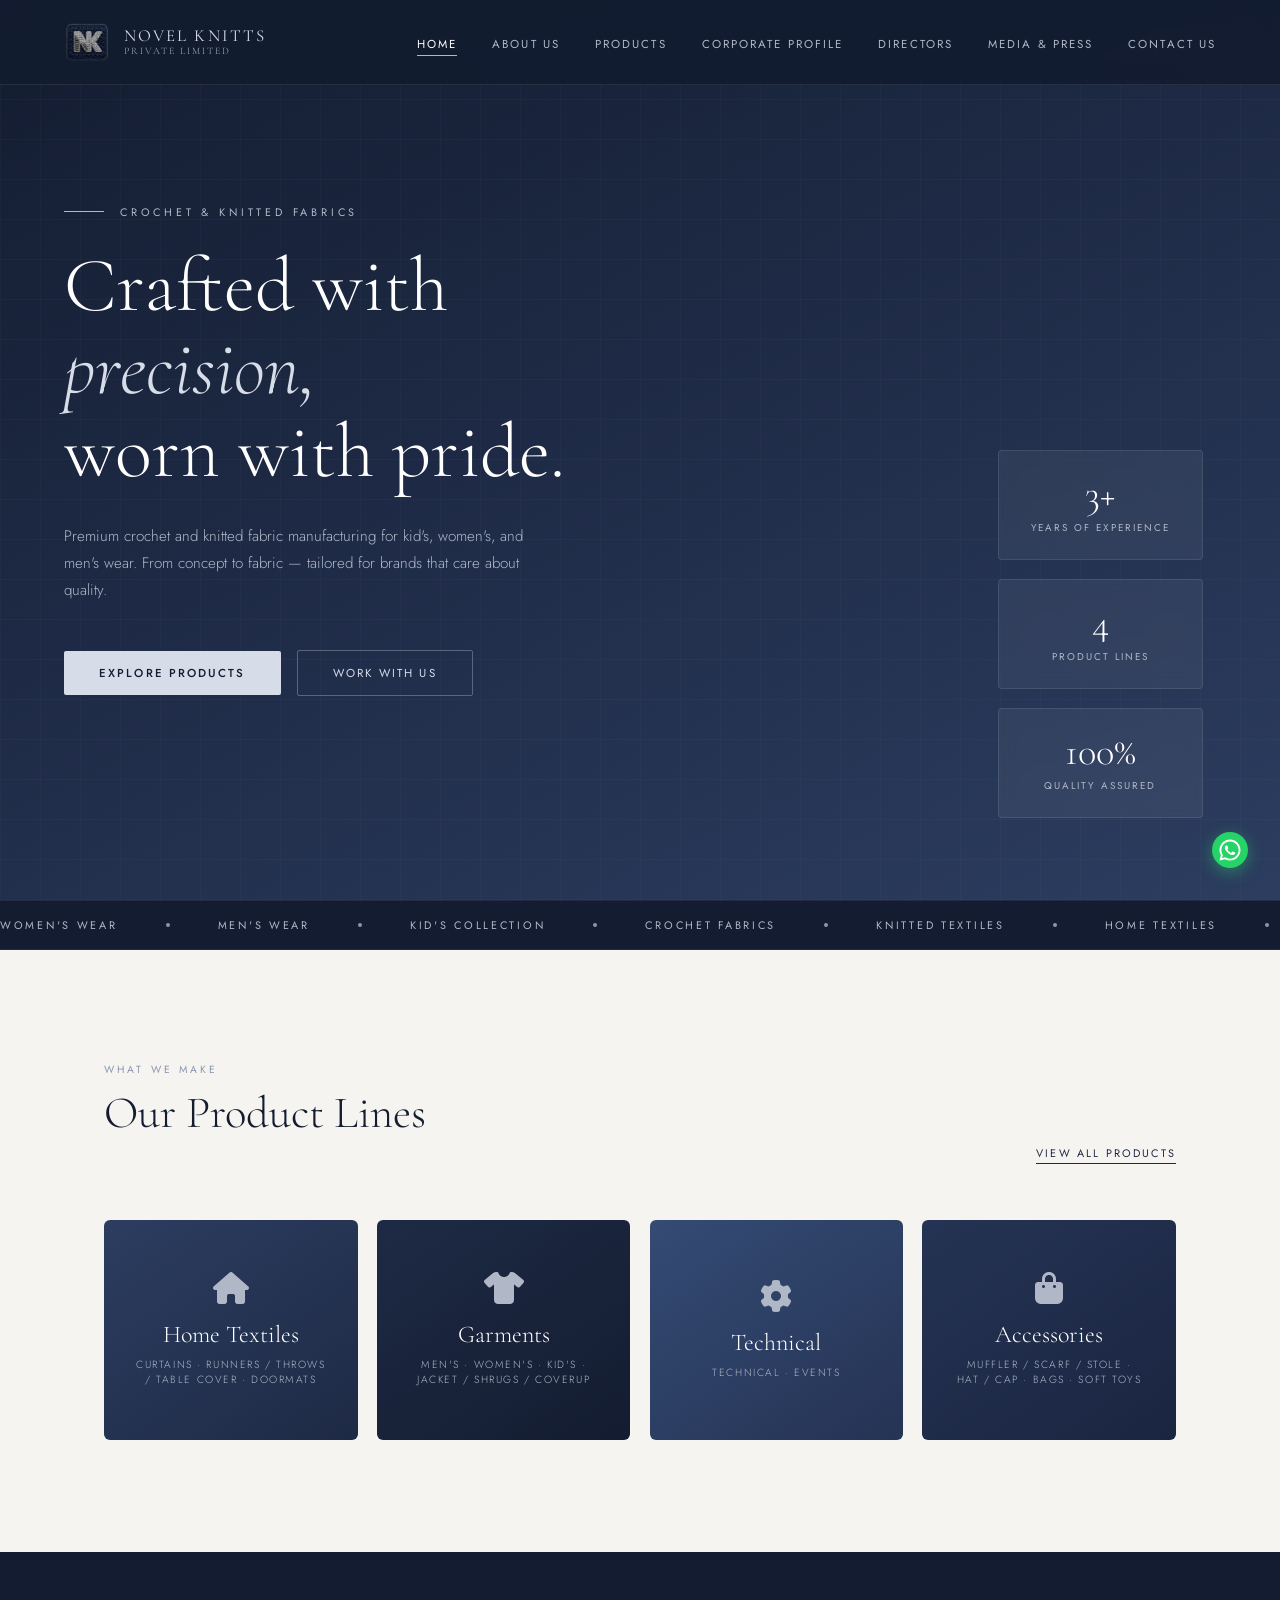
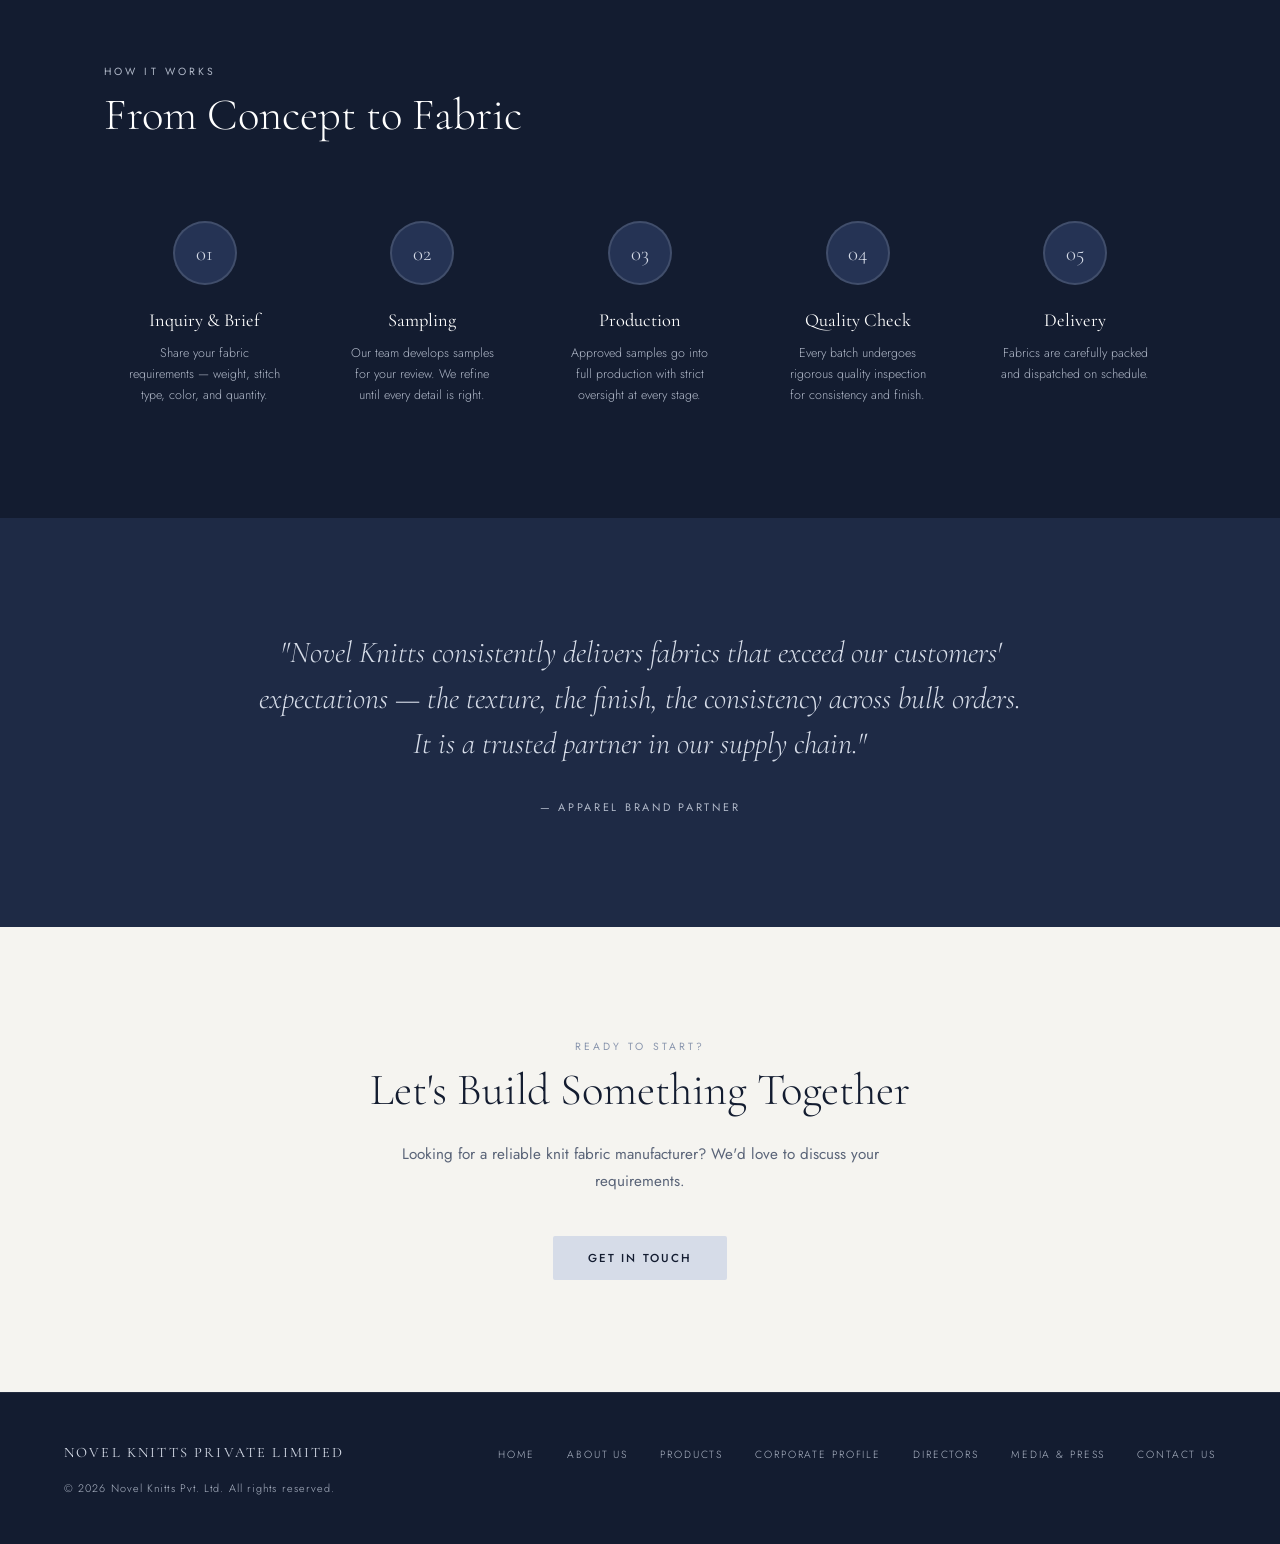
==== commit 19ff576b: "Add files via upload" ====
--- a/index.html
+++ b/index.html
@@ -160,7 +160,7 @@
   <!-- TESTIMONIAL -->
   <section class="section-pad bg-navy">
     <div class="container text-center">
-      <p class="testimonial-text">"Novel Knitts consistently delivers fabrics that exceed our customers' expectations — the texture, the finish, the consistency across bulk orders. They are a trusted partner in our supply chain."</p>
+      <p class="testimonial-text">"Novel Knitts consistently delivers fabrics that exceed our customers' expectations — the texture, the finish, the consistency across bulk orders. It is a trusted partner in our supply chain."</p>
       <p class="testimonial-author">— Apparel Brand Partner</p>
     </div>
   </section>
@@ -197,5 +197,33 @@
   </footer>
 
   <script src="shared.js"></script>
+<script>
+  // Remove Netlify badge
+  document.addEventListener('DOMContentLoaded', function() {
+    var observer = new MutationObserver(function(mutations) {
+      mutations.forEach(function(mutation) {
+        mutation.addedNodes.forEach(function(node) {
+          if (node.nodeType === 1) {
+            var links = node.querySelectorAll ? node.querySelectorAll('a[href*="netlify"]') : [];
+            links.forEach(function(link) {
+              var parent = link.closest('[style*="position"]') || link.parentElement;
+              if (parent) parent.style.display = 'none';
+            });
+            if (node.tagName === 'A' && node.href && node.href.includes('netlify')) {
+              var parent = node.closest('[style*="position"]') || node.parentElement;
+              if (parent) parent.style.display = 'none';
+            }
+          }
+        });
+      });
+    });
+    observer.observe(document.body, { childList: true, subtree: true });
+    // Also check existing elements
+    document.querySelectorAll('a[href*="netlify.com"]').forEach(function(a) {
+      var parent = a.closest('[style*="position:fixed"]') || a.closest('[style*="position: fixed"]');
+      if (parent) parent.style.display = 'none';
+    });
+  });
+</script>
 </body>
 </html>
--- a/shared.css
+++ b/shared.css
@@ -465,3 +465,17 @@
   overflow-y: auto;
   margin: auto;
 }
+
+/* ── HIDE NETLIFY BADGE ── */
+[data-netlify-deploy-id],
+.netlify-identity-button,
+a[href*="netlify.com"][style*="position:fixed"],
+a[href*="netlify.com"][style*="position: fixed"],
+div[style*="position:fixed"] a[href*="netlify"],
+#netlify-identity-widget,
+.netlify-badge {
+  display: none !important;
+  opacity: 0 !important;
+  visibility: hidden !important;
+  pointer-events: none !important;
+}
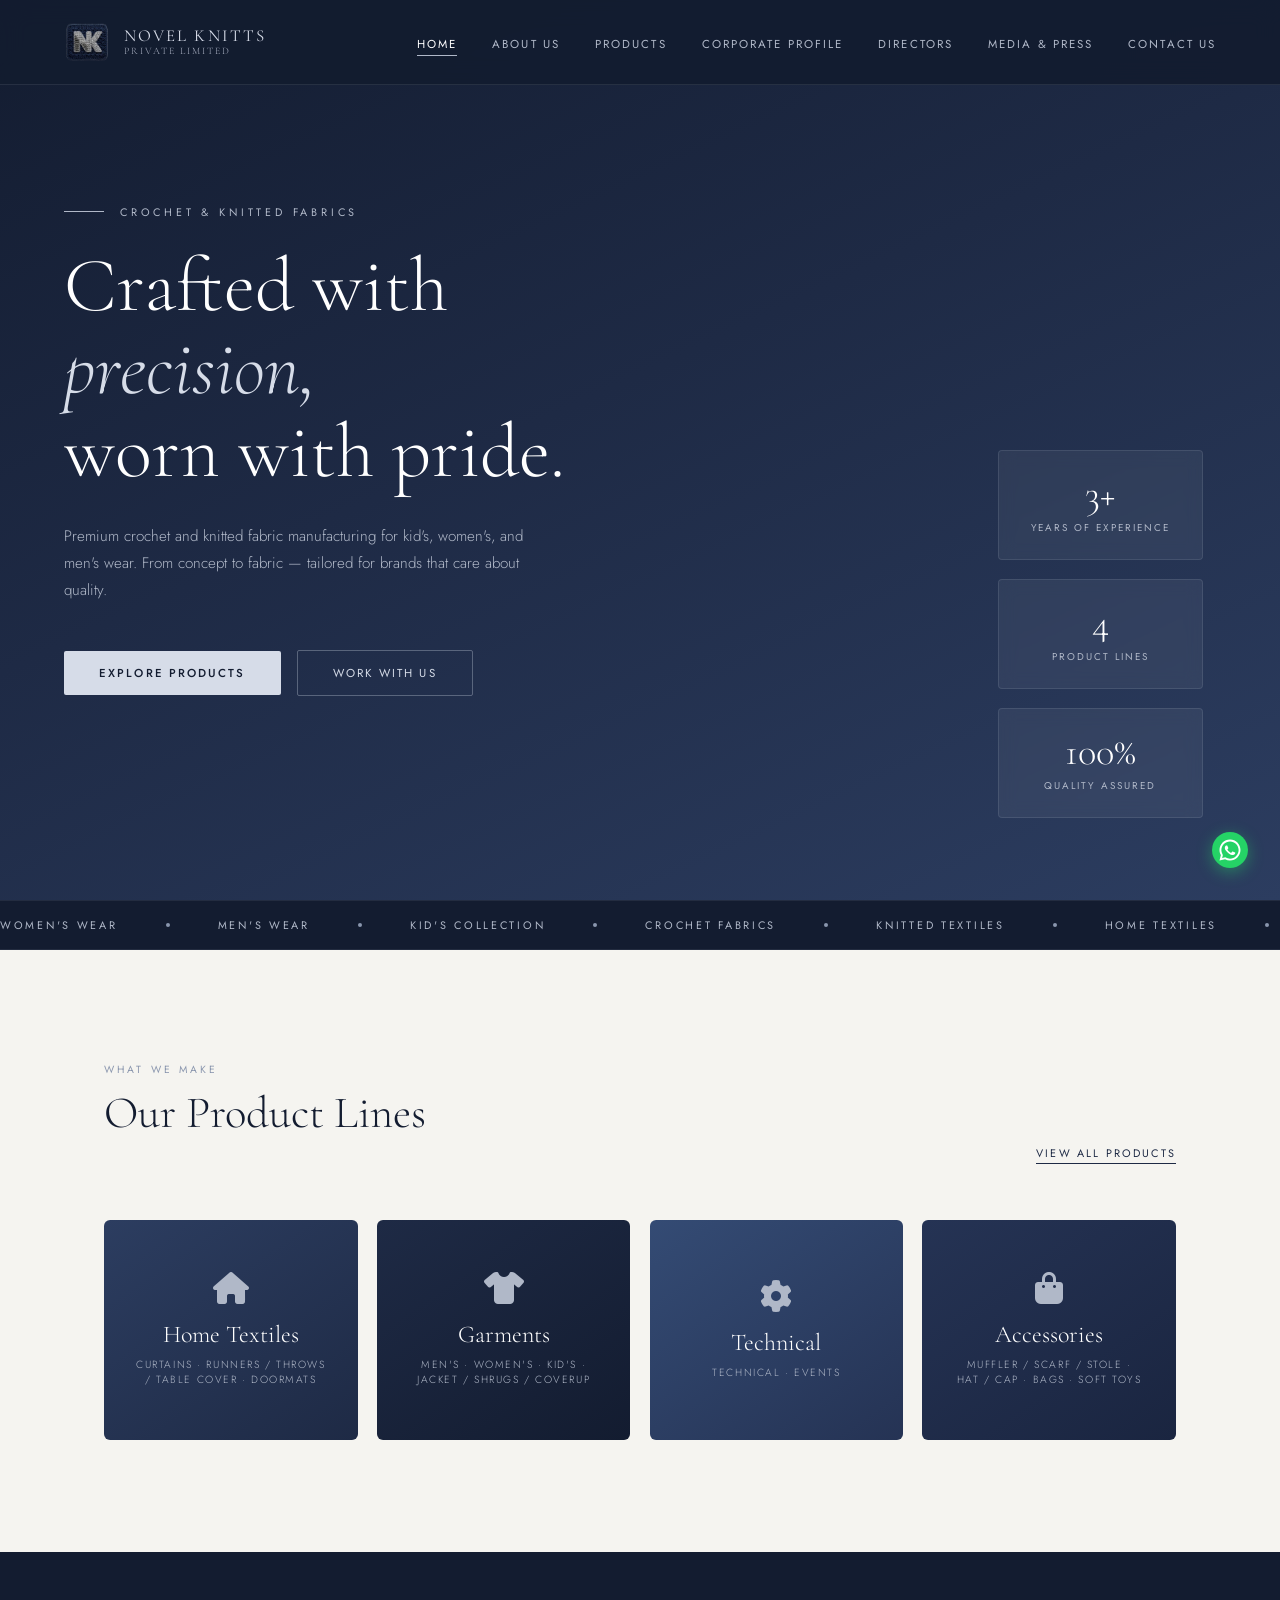
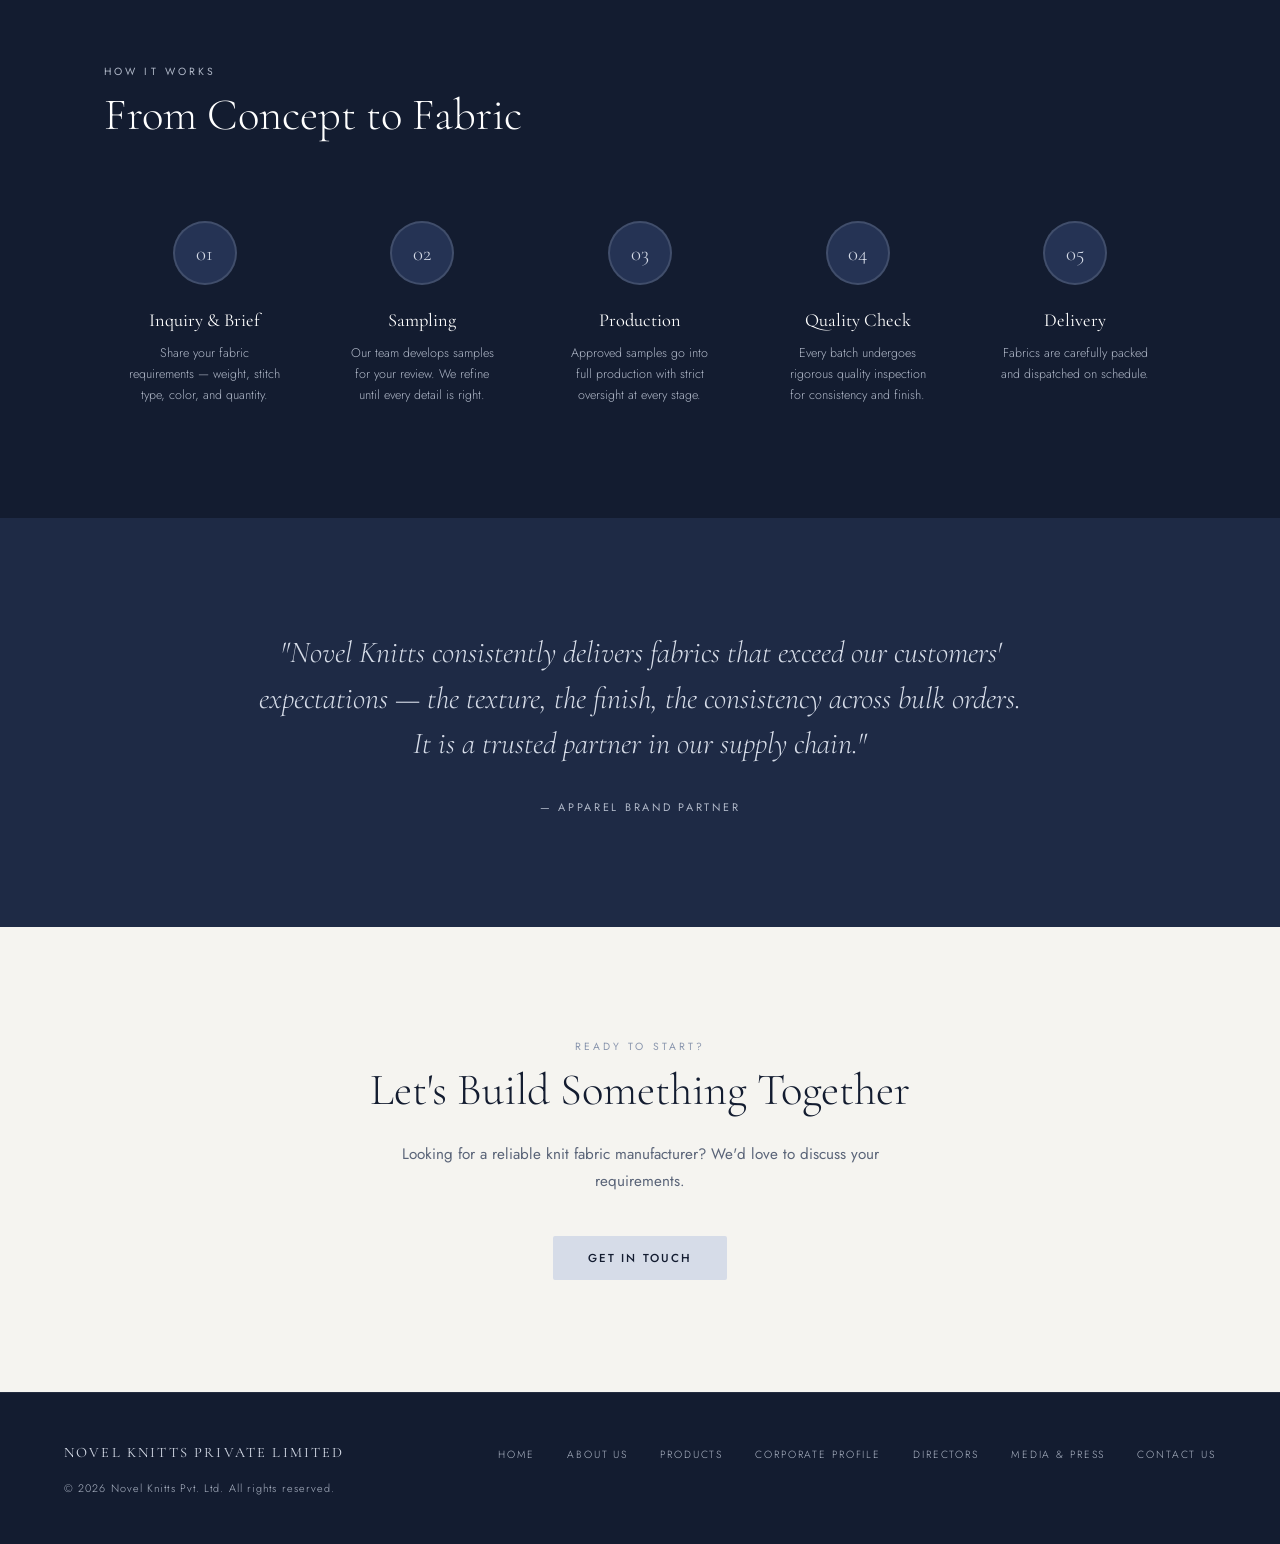
==== commit 09d38f6d: "Add files via upload" ====
--- a/index.html
+++ b/index.html
@@ -2,6 +2,7 @@
 <html lang="en">
 <head>
   <meta charset="UTF-8"/>
+  <meta name="google-site-verification" content="wB2t5zb90YR2Ey2p0M3j-EXZ-r_NXPEa5HOiyEDlV1o" />
   <meta name="description" content="Novel Knitts Private Limited — Premium crochet fabric manufacturer based in Surat, Gujarat. Supplying garments, home textiles, and more across India."/>
   <meta name="keywords" content="crochet fabric, knitted fabric, textile manufacturer, Surat, Gujarat, Novel Knitts, garments, home textiles, premium fabric"/>
   <meta name="author" content="Novel Knitts Private Limited"/>
--- a/shared.css
+++ b/shared.css
@@ -85,7 +85,7 @@
   min-height:100vh; background:linear-gradient(155deg,var(--navy-dark) 0%,var(--navy) 45%,#2c3d60 100%);
   display:flex; align-items:center; position:relative; overflow:hidden; padding:0 4rem;
 }
-.hero::before { content:''; position:absolute; inset:0; background-image:repeating-linear-gradient(90deg,rgba(176,184,200,0.03) 0px,rgba(176,184,200,0.03) 1px,transparent 1px,transparent 40px),repeating-linear-gradient(0deg,rgba(176,184,200,0.03) 0px,rgba(176,184,200,0.03) 1px,transparent 1px,transparent 40px); }
+.hero::before { content:''; position:absolute; inset:0; }
 .hero-content { position:relative; z-index:2; max-width:680px; animation:fadeUp 1s ease both; }
 .hero-eyebrow { font-size:0.68rem; font-weight:400; letter-spacing:0.35em; text-transform:uppercase; color:var(--silver); margin-bottom:1.6rem; display:flex; align-items:center; gap:1rem; }
 .hero-eyebrow::before { content:''; display:block; width:40px; height:1px; background:var(--silver); }
